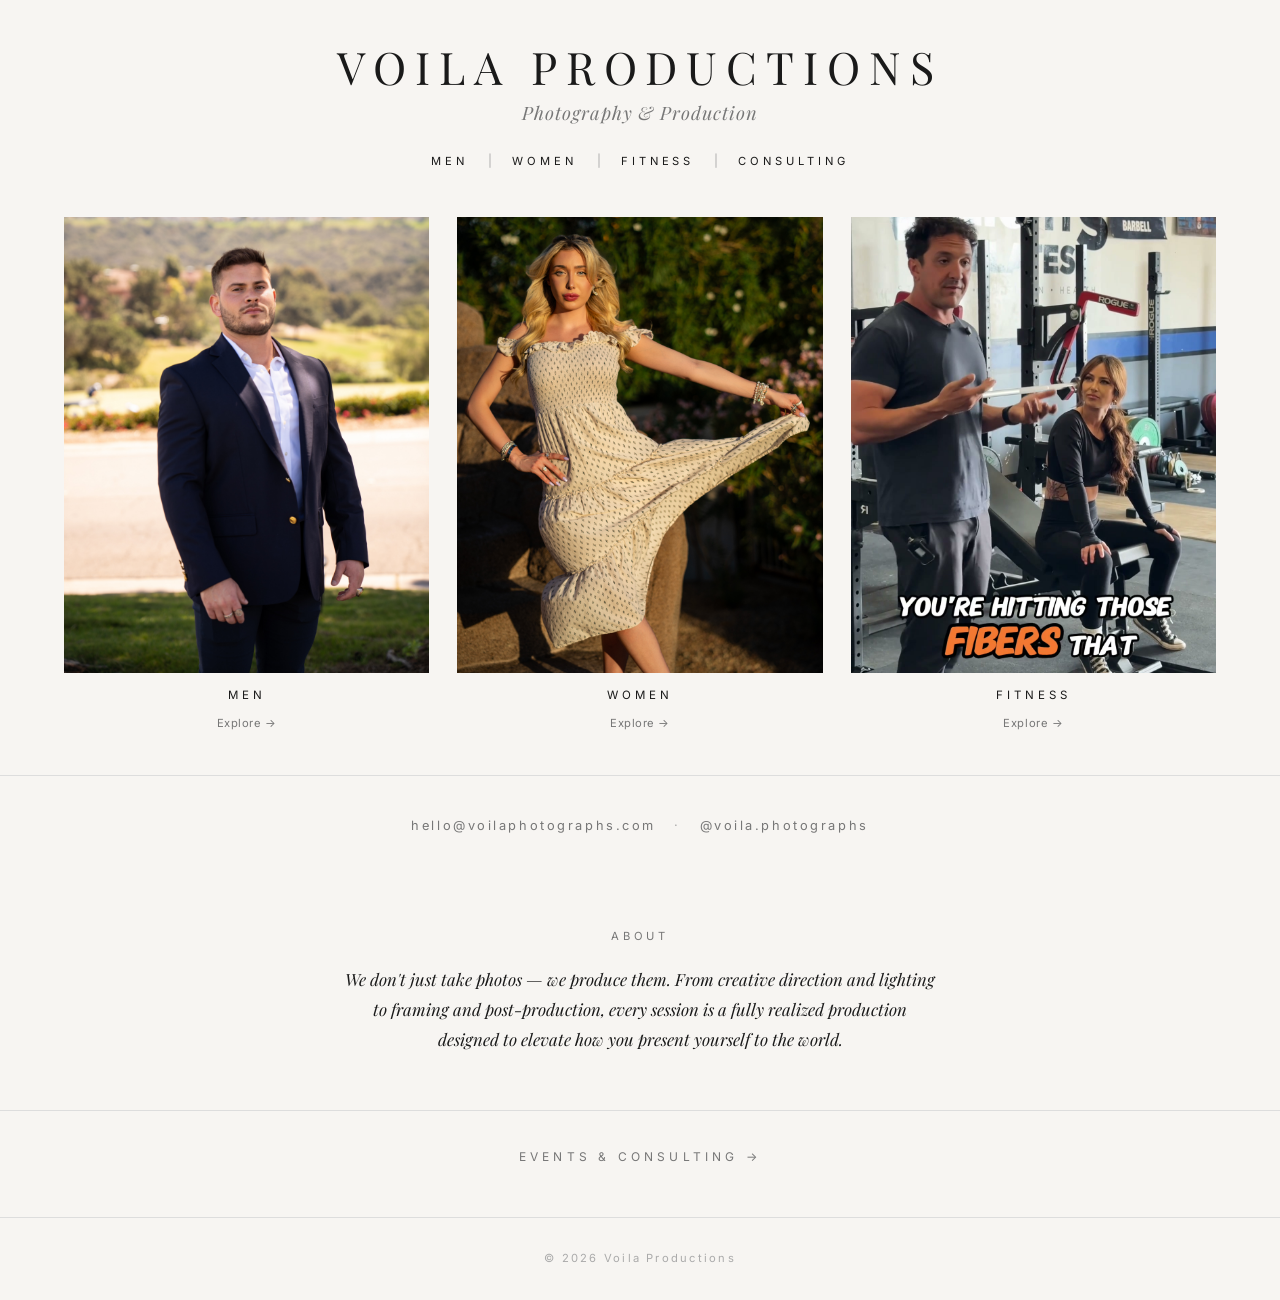
==== index.html @ ecd673dc "initial commit" ====
<!DOCTYPE html>
<html lang="en">
<head>
  <meta charset="UTF-8">
  <meta name="viewport" content="width=device-width, initial-scale=1.0">
  <title>Voila Productions — Photography & Production</title>
  <meta name="description" content="Voila Productions offers premium photography and media production services for men, women, and fitness. Based in Arizona.">
  <link rel="preconnect" href="https://fonts.googleapis.com">
  <link rel="preconnect" href="https://fonts.gstatic.com" crossorigin>
  <link href="https://fonts.googleapis.com/css2?family=Inter:wght@300;400&family=Playfair+Display:ital,wght@0,400;1,400&display=swap" rel="stylesheet">
  <link rel="stylesheet" href="css/style.css">
</head>
<body>

  <!-- Mobile Nav Overlay -->
  <div class="nav-overlay" id="nav-overlay">
    <ul>
      <li><a href="men.html">Men</a></li>
      <li><a href="women.html">Women</a></li>
      <li><a href="fitness.html">Fitness</a></li>
      <li><a href="consulting.html">Consulting</a></li>
      <li><a href="contact.html">Contact</a></li>
    </ul>
  </div>

  <!-- Header -->
  <header class="site-header">
    <div class="container">
      <button class="hamburger" id="hamburger" aria-label="Open navigation">
        <span></span>
        <span></span>
        <span></span>
      </button>

      <div class="brand">
        <h1>Voila Productions</h1>
        <p class="subtitle">Photography &amp; Production</p>
      </div>

      <nav class="main-nav" id="main-nav">
        <ul>
          <li><a href="men.html">Men</a></li>
          <li><a href="women.html">Women</a></li>
          <li><a href="fitness.html">Fitness</a></li>
          <li><a href="consulting.html">Consulting</a></li>
        </ul>
      </nav>
    </div>
  </header>

  <!-- Service Grid -->
  <section class="service-grid">
    <div class="container">

      <a href="men.html" class="service-card fade-in" id="card-men">
        <div class="card-image">
          <img src="images/hero/men.jpg" alt="Men's photography and production" loading="lazy">
        </div>
        <h2>Men</h2>
        <span class="explore">Explore →</span>
      </a>

      <a href="women.html" class="service-card fade-in" id="card-women">
        <div class="card-image">
          <img src="images/hero/women.jpg" alt="Women's photography and production" loading="lazy">
        </div>
        <h2>Women</h2>
        <span class="explore">Explore →</span>
      </a>

      <a href="fitness.html" class="service-card fade-in" id="card-fitness">
        <div class="card-image">
          <img src="images/hero/fitness.jpg" alt="Fitness photography and production" loading="lazy">
        </div>
        <h2>Fitness</h2>
        <span class="explore">Explore →</span>
      </a>

    </div>
  </section>

  <!-- Contact -->
  <section class="contact-section fade-in" id="contact">
    <div class="container">
      <p>
        <a href="mailto:hello@voilaphotographs.com">hello@voilaphotographs.com</a>
        <span class="contact-divider">·</span>
        <a href="https://instagram.com/voila.photographs" target="_blank" rel="noopener">@voila.photographs</a>
      </p>
    </div>
  </section>

  <!-- About -->
  <section class="about-section fade-in" id="about">
    <div class="container">
      <h2>About</h2>
      <p>We don't just take photos — we produce them. From creative direction and lighting to framing and post-production, every session is a fully realized production designed to elevate how you present yourself to the world.</p>
    </div>
  </section>

  <!-- Consulting Link -->
  <section class="consulting-link-section fade-in">
    <div class="container">
      <a href="consulting.html">Events &amp; Consulting →</a>
    </div>
  </section>

  <!-- Footer -->
  <footer class="site-footer">
    <div class="container">
      <p>© 2026 Voila Productions</p>
    </div>
  </footer>

  <script src="js/main.js"></script>
</body>
</html>
---- css/style.css ----
/* =============================================
   VOILA PRODUCTIONS — Design System & Styles
   Monochrome, editorial, mobile-first
   ============================================= */

/* --- Design Tokens --- */
:root {
  --bg: #f7f5f2;
  --bg-alt: #efece8;
  --text: #1a1a1a;
  --text-light: #777;
  --text-lighter: #aaa;
  --border: #ddd;
  --serif: 'Playfair Display', Georgia, serif;
  --sans: 'Inter', -apple-system, Helvetica Neue, sans-serif;
  --ls-wide: 0.2em;
  --ls-wider: 0.35em;
  --transition: 0.3s ease;
  --max-width: 1200px;
  --gutter: 24px;
}

/* --- Reset --- */
*, *::before, *::after {
  box-sizing: border-box;
  margin: 0;
  padding: 0;
}

html {
  font-size: 16px;
  scroll-behavior: smooth;
  -webkit-font-smoothing: antialiased;
  -moz-osx-font-smoothing: grayscale;
}

body {
  font-family: var(--sans);
  background-color: var(--bg);
  color: var(--text);
  line-height: 1.6;
  overflow-x: hidden;
}

img {
  display: block;
  max-width: 100%;
  height: auto;
}

a {
  color: var(--text);
  text-decoration: none;
  transition: opacity var(--transition);
}

a:hover {
  opacity: 0.6;
}

ul {
  list-style: none;
}

/* --- Typography --- */
h1, h2, h3 {
  font-family: var(--serif);
  font-weight: 400;
  line-height: 1.2;
}

.label {
  font-family: var(--sans);
  font-size: 0.75rem;
  font-weight: 400;
  letter-spacing: var(--ls-wider);
  text-transform: uppercase;
}

/* --- Layout --- */
.container {
  width: 100%;
  max-width: var(--max-width);
  margin: 0 auto;
  padding: 0 var(--gutter);
}

section {
  padding: 48px 0;
}

/* =============================================
   HEADER & NAVIGATION
   ============================================= */
.site-header {
  padding: 40px 0 24px;
  text-align: center;
  position: relative;
}

.brand {
  margin-bottom: 20px;
}

.brand h1 {
  font-family: var(--serif);
  font-size: clamp(1.8rem, 5vw, 2.8rem);
  font-weight: 400;
  letter-spacing: var(--ls-wide);
  text-transform: uppercase;
  margin-bottom: 4px;
}

.brand .subtitle {
  font-family: var(--serif);
  font-style: italic;
  font-size: clamp(0.9rem, 2vw, 1.15rem);
  color: var(--text-light);
  letter-spacing: 0.05em;
}

/* Desktop nav */
.main-nav ul {
  display: flex;
  justify-content: center;
  align-items: center;
  gap: 0;
  flex-wrap: wrap;
}

.main-nav li {
  position: relative;
}

.main-nav li:not(:last-child)::after {
  content: '|';
  color: var(--text-lighter);
  margin: 0 20px;
  font-size: 0.75rem;
}

.main-nav a {
  font-family: var(--sans);
  font-size: 0.7rem;
  font-weight: 400;
  letter-spacing: var(--ls-wider);
  text-transform: uppercase;
  color: var(--text);
  transition: color var(--transition);
}

.main-nav a:hover {
  color: var(--text-light);
  opacity: 1;
}

/* Hamburger */
.hamburger {
  display: none;
  position: absolute;
  top: 40px;
  left: var(--gutter);
  background: none;
  border: none;
  cursor: pointer;
  padding: 8px;
  z-index: 1001;
}

.hamburger span {
  display: block;
  width: 24px;
  height: 2px;
  background: var(--text);
  margin: 5px 0;
  transition: all var(--transition);
}

.hamburger.active span:nth-child(1) {
  transform: rotate(45deg) translate(5px, 5px);
}

.hamburger.active span:nth-child(2) {
  opacity: 0;
}

.hamburger.active span:nth-child(3) {
  transform: rotate(-45deg) translate(5px, -5px);
}

/* Mobile nav overlay */
.nav-overlay {
  display: none;
  position: fixed;
  inset: 0;
  background: var(--bg);
  z-index: 1000;
  justify-content: center;
  align-items: center;
}

.nav-overlay.active {
  display: flex;
}

.nav-overlay ul {
  display: flex;
  flex-direction: column;
  align-items: center;
  gap: 32px;
}

.nav-overlay li::after {
  display: none !important;
}

.nav-overlay a {
  font-family: var(--sans);
  font-size: 1rem;
  letter-spacing: var(--ls-wider);
  text-transform: uppercase;
}

/* =============================================
   LANDING — SERVICE GRID
   ============================================= */
.service-grid {
  padding: 20px 0 40px;
}

.service-grid .container {
  display: grid;
  grid-template-columns: repeat(3, 1fr);
  gap: 28px;
}

.service-card {
  display: block;
  text-align: center;
  text-decoration: none;
  color: var(--text);
}

.service-card:hover {
  opacity: 1;
}

.service-card .card-image {
  width: 100%;
  aspect-ratio: 4 / 5;
  overflow: hidden;
  margin-bottom: 16px;
}

.service-card .card-image img {
  width: 100%;
  height: 100%;
  object-fit: cover;
  transition: transform 0.6s ease;
}

.service-card:hover .card-image img {
  transform: scale(1.03);
}

.service-card h2 {
  font-family: var(--sans);
  font-size: 0.72rem;
  font-weight: 400;
  letter-spacing: var(--ls-wider);
  text-transform: uppercase;
  margin-bottom: 6px;
}

.service-card .explore {
  font-family: var(--sans);
  font-size: 0.7rem;
  color: var(--text-light);
  letter-spacing: 0.05em;
  transition: color var(--transition);
}

.service-card:hover .explore {
  color: var(--text);
}

/* =============================================
   CONTACT SECTION (Landing)
   ============================================= */
.contact-section {
  text-align: center;
  padding: 40px 0;
  border-top: 1px solid var(--border);
}

.contact-section p {
  font-family: var(--sans);
  font-size: 0.8rem;
  letter-spacing: var(--ls-wide);
  color: var(--text-light);
  margin-bottom: 6px;
}

.contact-section a {
  color: var(--text-light);
}

.contact-section a:hover {
  color: var(--text);
  opacity: 1;
}

.contact-divider {
  display: inline;
  margin: 0 12px;
  color: var(--text-lighter);
}

/* =============================================
   ABOUT SECTION (Landing)
   ============================================= */
.about-section {
  text-align: center;
  padding: 48px 0 56px;
  max-width: 640px;
  margin: 0 auto;
}

.about-section h2 {
  font-family: var(--sans);
  font-size: 0.7rem;
  font-weight: 400;
  letter-spacing: var(--ls-wider);
  text-transform: uppercase;
  margin-bottom: 20px;
  color: var(--text-light);
}

.about-section p {
  font-family: var(--serif);
  font-size: 1.05rem;
  line-height: 1.8;
  color: var(--text);
  font-style: italic;
}

/* =============================================
   CONSULTING LINK (Landing footer area)
   ============================================= */
.consulting-link-section {
  text-align: center;
  padding: 32px 0 48px;
  border-top: 1px solid var(--border);
}

.consulting-link-section a {
  font-family: var(--sans);
  font-size: 0.75rem;
  letter-spacing: var(--ls-wider);
  text-transform: uppercase;
  color: var(--text-light);
  transition: color var(--transition);
}

.consulting-link-section a:hover {
  color: var(--text);
  opacity: 1;
}

/* =============================================
   SITE FOOTER
   ============================================= */
.site-footer {
  text-align: center;
  padding: 32px 0;
  border-top: 1px solid var(--border);
}

.site-footer p {
  font-family: var(--sans);
  font-size: 0.7rem;
  letter-spacing: var(--ls-wide);
  color: var(--text-lighter);
}

/* =============================================
   SERVICE PAGES — Header
   ============================================= */
.service-header {
  display: flex;
  justify-content: space-between;
  align-items: center;
  padding: 28px 0;
}

.service-header .back-link {
  font-family: var(--sans);
  font-size: 0.7rem;
  letter-spacing: var(--ls-wide);
  text-transform: uppercase;
  color: var(--text-light);
}

.service-header .back-link:hover {
  color: var(--text);
  opacity: 1;
}

.service-header .brand-small {
  font-family: var(--serif);
  font-size: 0.9rem;
  letter-spacing: var(--ls-wide);
  text-transform: uppercase;
  text-decoration: none;
  color: var(--text);
}

.service-header .contact-link {
  font-family: var(--sans);
  font-size: 0.7rem;
  letter-spacing: var(--ls-wide);
  text-transform: uppercase;
  color: var(--text-light);
}

/* =============================================
   SERVICE PAGES — Hero
   ============================================= */
.service-hero {
  text-align: center;
  padding: 40px 0 48px;
}

.service-hero h1 {
  font-family: var(--serif);
  font-size: clamp(1.6rem, 4vw, 2.4rem);
  font-weight: 400;
  letter-spacing: 0.08em;
  text-transform: uppercase;
  margin-bottom: 12px;
}

.service-hero .tagline {
  font-family: var(--serif);
  font-style: italic;
  font-size: 1rem;
  color: var(--text-light);
  max-width: 500px;
  margin: 0 auto;
  line-height: 1.7;
}

/* =============================================
   SERVICE PAGES — Gallery
   ============================================= */
.gallery-section {
  padding: 0 0 56px;
}

.gallery-grid {
  display: grid;
  grid-template-columns: repeat(3, 1fr);
  gap: 16px;
}

.gallery-item {
  aspect-ratio: 4 / 5;
  overflow: hidden;
  cursor: pointer;
}

.gallery-item img {
  width: 100%;
  height: 100%;
  object-fit: cover;
  transition: transform 0.6s ease;
}

.gallery-item:hover img {
  transform: scale(1.04);
}

/* Video grid variant */
.video-grid {
  grid-template-columns: repeat(3, 1fr);
}

.video-item {
  aspect-ratio: auto;
}

.video-item video {
  width: 100%;
  height: 100%;
  object-fit: cover;
  border-radius: 2px;
  background: #000;
}

/* =============================================
   SERVICE PAGES — Reviews
   ============================================= */
.reviews-section {
  padding: 48px 0;
  border-top: 1px solid var(--border);
  max-width: 700px;
  margin: 0 auto;
}

.reviews-section h2 {
  font-family: var(--sans);
  font-size: 0.7rem;
  font-weight: 400;
  letter-spacing: var(--ls-wider);
  text-transform: uppercase;
  text-align: center;
  margin-bottom: 40px;
  color: var(--text-light);
}

.review {
  text-align: center;
  margin-bottom: 40px;
}

.review:last-child {
  margin-bottom: 0;
}

.review blockquote {
  font-family: var(--serif);
  font-style: italic;
  font-size: 1.05rem;
  line-height: 1.8;
  color: var(--text);
  margin-bottom: 12px;
}

.review cite {
  font-family: var(--sans);
  font-size: 0.72rem;
  font-style: normal;
  letter-spacing: var(--ls-wide);
  text-transform: uppercase;
  color: var(--text-light);
}

/* =============================================
   SERVICE PAGES — CTA
   ============================================= */
.cta-section {
  text-align: center;
  padding: 48px 0;
  border-top: 1px solid var(--border);
}

.cta-section h2 {
  font-family: var(--serif);
  font-size: 1.3rem;
  font-weight: 400;
  font-style: italic;
  margin-bottom: 20px;
}

.cta-button {
  display: inline-block;
  font-family: var(--sans);
  font-size: 0.7rem;
  letter-spacing: var(--ls-wider);
  text-transform: uppercase;
  color: var(--text);
  border: 1px solid var(--text);
  padding: 14px 36px;
  transition: all var(--transition);
}

.cta-button:hover {
  background: var(--text);
  color: var(--bg);
  opacity: 1;
}

/* =============================================
   CONSULTING PAGE — Specifics
   ============================================= */
.consulting-intro {
  text-align: center;
  padding: 0 0 48px;
  max-width: 640px;
  margin: 0 auto;
}

.consulting-intro p {
  font-family: var(--serif);
  font-size: 1rem;
  line-height: 1.8;
  color: var(--text);
  font-style: italic;
  margin-bottom: 16px;
}

.services-list {
  padding: 48px 0;
  border-top: 1px solid var(--border);
}

.services-list h2 {
  font-family: var(--sans);
  font-size: 0.7rem;
  font-weight: 400;
  letter-spacing: var(--ls-wider);
  text-transform: uppercase;
  text-align: center;
  margin-bottom: 32px;
  color: var(--text-light);
}

.services-list ul {
  max-width: 480px;
  margin: 0 auto;
}

.services-list li {
  font-family: var(--sans);
  font-size: 0.85rem;
  line-height: 1.6;
  padding: 12px 0;
  border-bottom: 1px solid var(--border);
  text-align: center;
  letter-spacing: 0.03em;
}

.services-list li:last-child {
  border-bottom: none;
}

/* =============================================
   LIGHTBOX
   ============================================= */
.lightbox {
  display: none;
  position: fixed;
  inset: 0;
  background: rgba(0, 0, 0, 0.92);
  z-index: 2000;
  justify-content: center;
  align-items: center;
  cursor: pointer;
  opacity: 0;
  transition: opacity 0.3s ease;
}

.lightbox.active {
  display: flex;
  opacity: 1;
}

.lightbox img {
  max-width: 90vw;
  max-height: 90vh;
  object-fit: contain;
}

.lightbox-close {
  position: absolute;
  top: 24px;
  right: 24px;
  color: #fff;
  font-size: 1.5rem;
  cursor: pointer;
  font-family: var(--sans);
  font-weight: 300;
  background: none;
  border: none;
  letter-spacing: 0.1em;
  padding: 8px;
}

/* =============================================
   SCROLL ANIMATIONS
   ============================================= */
.fade-in {
  opacity: 0;
  transform: translateY(20px);
  transition: opacity 0.7s ease, transform 0.7s ease;
}

.fade-in.visible {
  opacity: 1;
  transform: translateY(0);
}

/* =============================================
   RESPONSIVE — Tablet
   ============================================= */
@media (max-width: 768px) {
  :root {
    --gutter: 20px;
  }

  .site-header {
    padding: 32px 0 20px;
  }

  .hamburger {
    display: block;
  }

  .main-nav {
    display: none;
  }

  .service-grid .container {
    grid-template-columns: 1fr;
    gap: 32px;
    max-width: 400px;
  }

  .service-card .card-image {
    margin-bottom: 12px;
  }

  .gallery-grid {
    grid-template-columns: repeat(2, 1fr);
    gap: 12px;
  }

  .video-grid {
    grid-template-columns: 1fr;
    gap: 24px;
  }

  .service-header {
    flex-direction: column;
    gap: 12px;
    text-align: center;
  }

  .contact-section p {
    font-size: 0.72rem;
  }

  .contact-divider {
    display: block;
    margin: 4px 0;
    font-size: 0;
  }
}

/* =============================================
   RESPONSIVE — Small Mobile
   ============================================= */
@media (max-width: 480px) {
  :root {
    --gutter: 16px;
  }

  .brand h1 {
    font-size: 1.5rem;
  }

  .gallery-grid {
    grid-template-columns: 1fr 1fr;
    gap: 8px;
  }

  .review blockquote {
    font-size: 0.95rem;
  }
}
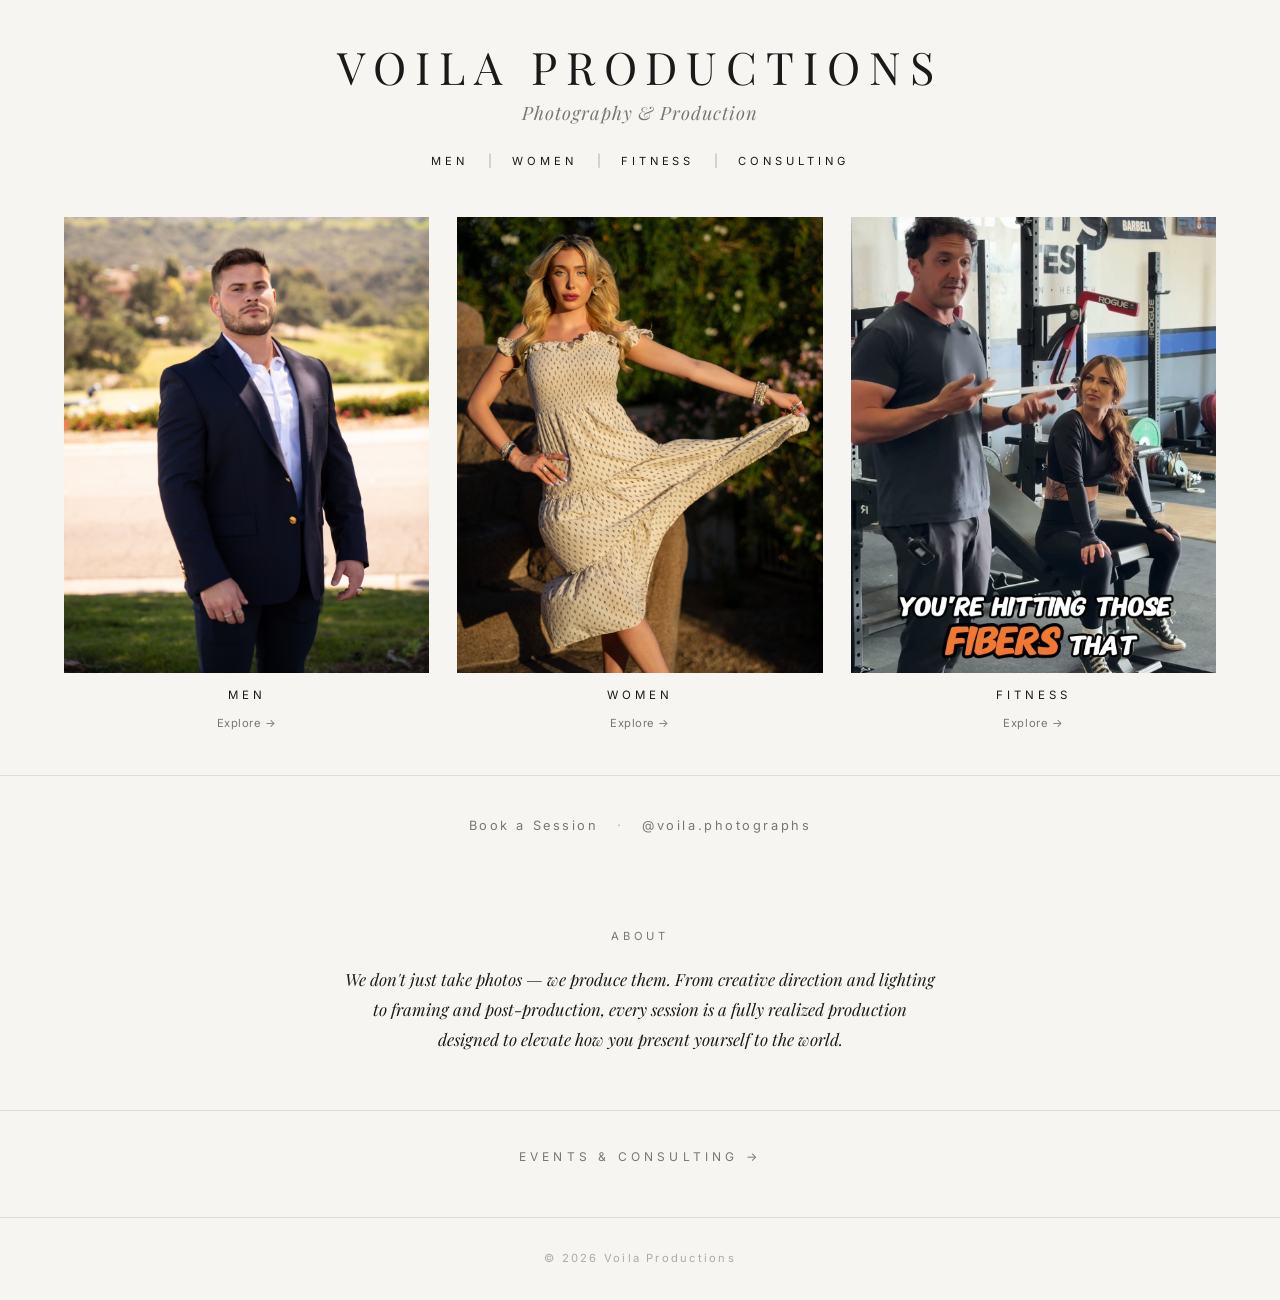
==== commit 1bc75914: "Fix: Replace dummy email on landing page with contact link" ====
--- a/index.html
+++ b/index.html
@@ -83,9 +83,9 @@
   <section class="contact-section fade-in" id="contact">
     <div class="container">
       <p>
-        <a href="mailto:hello@voilaphotographs.com">hello@voilaphotographs.com</a>
+        <a href="contact.html">Book a Session</a>
         <span class="contact-divider">·</span>
-        <a href="https://instagram.com/voila.photographs" target="_blank" rel="noopener">@voila.photographs</a>
+        <a href="https://instagram.com/voila.photographs" target="_blank" rel="noopener noreferrer">@voila.photographs</a>
       </p>
     </div>
   </section>
